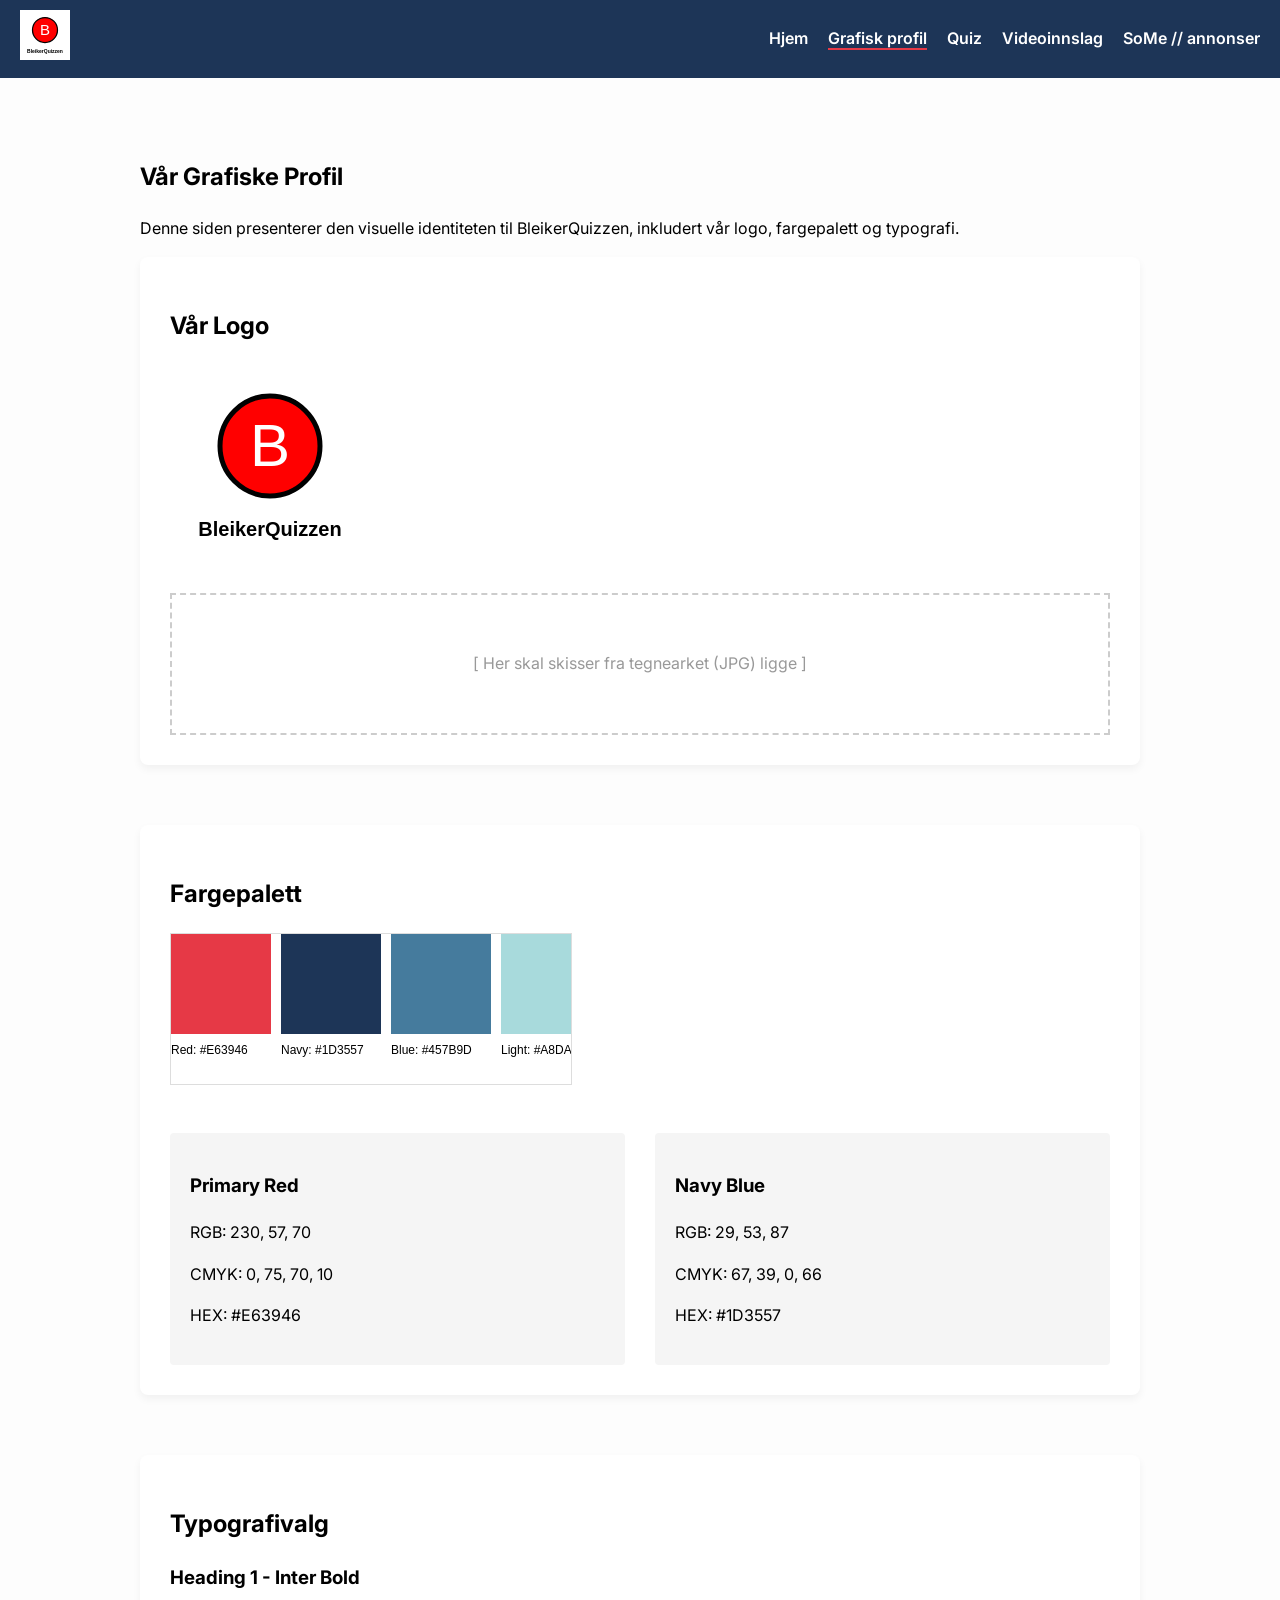
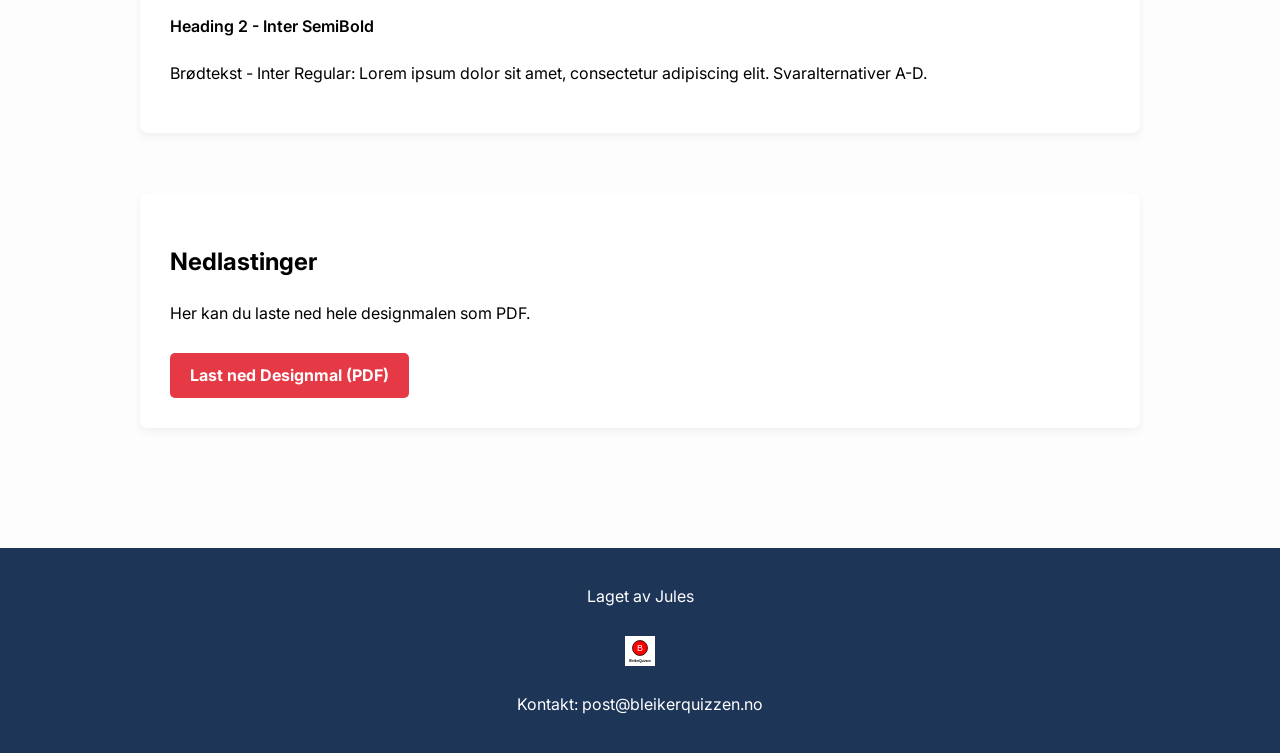
==== grafisk.html @ e411a5e5 "Implement BleikerQuizzen multi-page website with interactive quiz - Created index, grafisk, quiz, vi" ====
<!DOCTYPE html>
<html lang="no">
<head>
    <meta charset="UTF-8">
    <meta name="viewport" content="width=device-width, initial-scale=1.0">
    <title>Grafisk Profil - BleikerQuizzen</title>
    <link rel="stylesheet" href="css/style.css">
    <!-- Google Fonts: Inter -->
    <link rel="preconnect" href="https://fonts.googleapis.com">
    <link rel="preconnect" href="https://fonts.gstatic.com" crossorigin>
    <link href="https://fonts.googleapis.com/css2?family=Inter:wght@400;600;700&display=swap" rel="stylesheet">
</head>
<body>
    <header>
        <nav class="navbar">
            <div class="nav-logo">
                <a href="index.html">
                    <img src="logo.svg" alt="BleikerQuizzen Logo" height="50">
                </a>
            </div>
            <ul class="nav-links">
                <li><a href="index.html">Hjem</a></li>
                <li><a href="grafisk.html" class="active">Grafisk profil</a></li>
                <li><a href="quiz.html">Quiz</a></li>
                <li><a href="video.html">Videoinnslag</a></li>
                <li><a href="some.html">SoMe // annonser</a></li>
            </ul>
        </nav>
    </header>

    <main class="page-content">
        <section class="container">
            <h1>Vår Grafiske Profil</h1>
            <p class="intro">Denne siden presenterer den visuelle identiteten til BleikerQuizzen, inkludert vår logo, fargepalett og typografi.</p>

            <div class="profile-section">
                <h2>Vår Logo</h2>
                <div class="logo-display">
                    <img src="logo.svg" alt="Ferdig Logo" class="profile-img main-logo">
                    <div class="sketches-placeholder">
                        <p>[ Her skal skisser fra tegnearket (JPG) ligge ]</p>
                    </div>
                </div>
            </div>

            <div class="profile-section">
                <h2>Fargepalett</h2>
                <img src="fargepalett.svg" alt="Fargepalett" class="profile-img">
                <div class="color-details">
                    <div class="color-box">
                        <h3>Primary Red</h3>
                        <p>RGB: 230, 57, 70</p>
                        <p>CMYK: 0, 75, 70, 10</p>
                        <p>HEX: #E63946</p>
                    </div>
                    <div class="color-box">
                        <h3>Navy Blue</h3>
                        <p>RGB: 29, 53, 87</p>
                        <p>CMYK: 67, 39, 0, 66</p>
                        <p>HEX: #1D3557</p>
                    </div>
                </div>
            </div>

            <div class="profile-section">
                <h2>Typografivalg</h2>
                <div class="typography-display">
                    <h3 style="font-family: 'Inter', sans-serif; font-weight: 700;">Heading 1 - Inter Bold</h3>
                    <h4 style="font-family: 'Inter', sans-serif; font-weight: 600;">Heading 2 - Inter SemiBold</h4>
                    <p style="font-family: 'Inter', sans-serif; font-weight: 400;">Brødtekst - Inter Regular: Lorem ipsum dolor sit amet, consectetur adipiscing elit. Svaralternativer A-D.</p>
                </div>
            </div>

            <div class="profile-section download-section">
                <h2>Nedlastinger</h2>
                <p>Her kan du laste ned hele designmalen som PDF.</p>
                <a href="designmal.pdf" download class="btn">Last ned Designmal (PDF)</a>
            </div>
        </section>
    </main>

    <footer>
        <div class="footer-content">
            <p>Laget av Jules</p>
            <img src="logo.svg" alt="BleikerQuizzen Logo" height="30">
            <p>Kontakt: post@bleikerquizzen.no</p>
        </div>
    </footer>
</body>
</html>
---- css/style.css ----
:root {
    --primary-color: #E63946;
    --navy-color: #1D3557;
    --blue-color: #457B9D;
    --light-color: #A8DADC;
    --white-color: #FFFFFF;
    --black-color: #000000;
}

body {
    font-family: 'Inter', sans-serif;
    margin: 0;
    padding: 0;
    line-height: 1.6;
}

.navbar {
    display: flex;
    justify-content: space-between;
    align-items: center;
    background-color: var(--navy-color);
    padding: 10px 20px;
    color: var(--white-color);
}

.nav-links {
    list-style: none;
    display: flex;
    gap: 20px;
}

.nav-links li a {
    color: var(--white-color);
    text-decoration: none;
    font-weight: 600;
}

.nav-links li a:hover {
    color: var(--light-color);
}

.footer-content {
    background-color: var(--navy-color);
    color: var(--white-color);
    padding: 20px;
    text-align: center;
    display: flex;
    flex-direction: column;
    align-items: center;
    gap: 10px;
}

main {
    min-height: 80vh;
}

/* Common button styles */
.btn {
    display: inline-block;
    padding: 10px 20px;
    background-color: var(--primary-color);
    color: var(--white-color);
    text-decoration: none;
    border-radius: 5px;
    font-weight: 700;
    margin-top: 10px;
}

.btn:hover {
    background-color: var(--blue-color);
}

.hero {
    background-color: var(--light-color);
    padding: 100px 50px;
    text-align: center;
}

.hero h1 {
    font-size: 4rem;
    color: var(--primary-color);
    margin-bottom: 20px;
}

.hero h2 {
    font-size: 1.5rem;
    color: var(--navy-color);
    margin-bottom: 20px;
}

.home-section {
    padding: 60px 20px;
    text-align: center;
    border-bottom: 1px solid #ddd;
}

.home-section:nth-child(even) {
    background-color: #f9f9f9;
}

.content-wrapper {
    max-width: 800px;
    margin: 0 auto;
}

.btn.secondary {
    background-color: var(--navy-color);
}

.hero-btns {
    margin-top: 30px;
    display: flex;
    justify-content: center;
    gap: 20px;
}

.page-content {
    padding: 60px 20px;
    background-color: #fdfdfd;
}

.container {
    max-width: 1000px;
    margin: 0 auto;
}

.profile-section {
    margin-bottom: 60px;
    background-color: #fff;
    padding: 30px;
    border-radius: 8px;
    box-shadow: 0 4px 8px rgba(0, 0, 0, 0.05);
}

.logo-display, .color-details, .typography-display {
    margin-top: 20px;
}

.profile-img {
    max-width: 100%;
    height: auto;
    border: 1px solid #ddd;
    margin-bottom: 20px;
}

.main-logo {
    border: none;
    max-width: 200px;
}

.sketches-placeholder {
    border: 2px dashed #ccc;
    padding: 40px;
    color: #999;
    text-align: center;
}

.color-details {
    display: flex;
    gap: 30px;
    flex-wrap: wrap;
}

.color-box {
    flex: 1;
    min-width: 200px;
    padding: 20px;
    background-color: #f5f5f5;
    border-radius: 4px;
}

.active {
    border-bottom: 2px solid var(--primary-color);
}

/* Quiz styles */
.quiz-container {
    text-align: center;
}

#quiz-setup, #quiz-game, #quiz-results {
    background-color: #fff;
    padding: 30px;
    border-radius: 8px;
    box-shadow: 0 4px 8px rgba(0, 0, 0, 0.05);
}

.hidden {
    display: none;
}

#user-name {
    padding: 10px;
    font-size: 1rem;
    border: 1px solid #ddd;
    border-radius: 4px;
    margin-right: 10px;
}

.options-grid {
    display: grid;
    grid-template-columns: 1fr 1fr;
    gap: 15px;
    margin-top: 20px;
}

.option-btn {
    padding: 15px;
    font-size: 1rem;
    background-color: var(--navy-color);
    color: var(--white-color);
    border: none;
    border-radius: 4px;
    cursor: pointer;
    font-weight: 600;
}

.option-btn:hover:not(:disabled) {
    background-color: var(--blue-color);
}

.option-btn:disabled {
    cursor: default;
    opacity: 0.8;
}

.option-btn.correct {
    background-color: #2a9d8f;
}

.option-btn.wrong {
    background-color: var(--primary-color);
}

#feedback {
    margin-top: 20px;
    font-size: 1.2rem;
    font-weight: 700;
}

.correct-text { color: #2a9d8f; }
.wrong-text { color: var(--primary-color); }

.video-placeholder {
    background-color: #eee;
    padding: 20px;
    border: 2px solid #ccc;
    margin-bottom: 20px;
}

#score-display {
    text-align: right;
    font-weight: 700;
    color: var(--navy-color);
}

#highscore-list {
    text-align: left;
    margin: 20px auto;
    width: fit-content;
}

/* Video and SoMe Grid styles */
.video-grid, .ad-grid {
    display: grid;
    grid-template-columns: repeat(auto-fit, minmax(300px, 1fr));
    gap: 30px;
    margin-top: 30px;
}

.video-placeholder-container {
    background-color: #000;
    color: #fff;
    padding: 100px 20px;
    text-align: center;
    border-radius: 4px;
}

.ad-mockup {
    border: 1px solid #ccc;
    border-radius: 8px;
    padding: 20px;
    background-color: #fff;
    box-shadow: 0 4px 8px rgba(0,0,0,0.1);
}

.fb-mockup {
    max-width: 400px;
}

.ad-header {
    display: flex;
    align-items: center;
    gap: 10px;
    margin-bottom: 10px;
}

.ad-image-placeholder {
    background-color: #f0f0f0;
    padding: 50px;
    text-align: center;
    margin: 10px 0;
}

.ig-mockup {
    width: 300px;
    height: 533px;
    background-color: var(--primary-color);
    color: var(--white-color);
    display: flex;
    flex-direction: column;
    justify-content: space-around;
    align-items: center;
    text-align: center;
    margin: 0 auto;
}

.tiktok-mockup {
    width: 300px;
    height: 533px;
    background-image: linear-gradient(to bottom, #121212, #333);
    color: var(--white-color);
    position: relative;
    margin: 0 auto;
}

.tiktok-overlay {
    position: absolute;
    bottom: 20px;
    left: 10px;
    font-size: 0.9rem;
}

.swipe-indicator {
    font-size: 2rem;
    animation: bounce 1s infinite alternate;
}

@keyframes bounce {
    from { transform: translateY(0); }
    to { transform: translateY(-10px); }
}

/* Responsiveness */
@media screen and (max-width: 768px) {
    .navbar {
        flex-direction: column;
        gap: 10px;
    }
    .nav-links {
        padding: 0;
        gap: 10px;
        flex-wrap: wrap;
        justify-content: center;
    }
    .hero h1 {
        font-size: 2.5rem;
    }
    .hero-btns {
        flex-direction: column;
    }
    .options-grid {
        grid-template-columns: 1fr;
    }
}
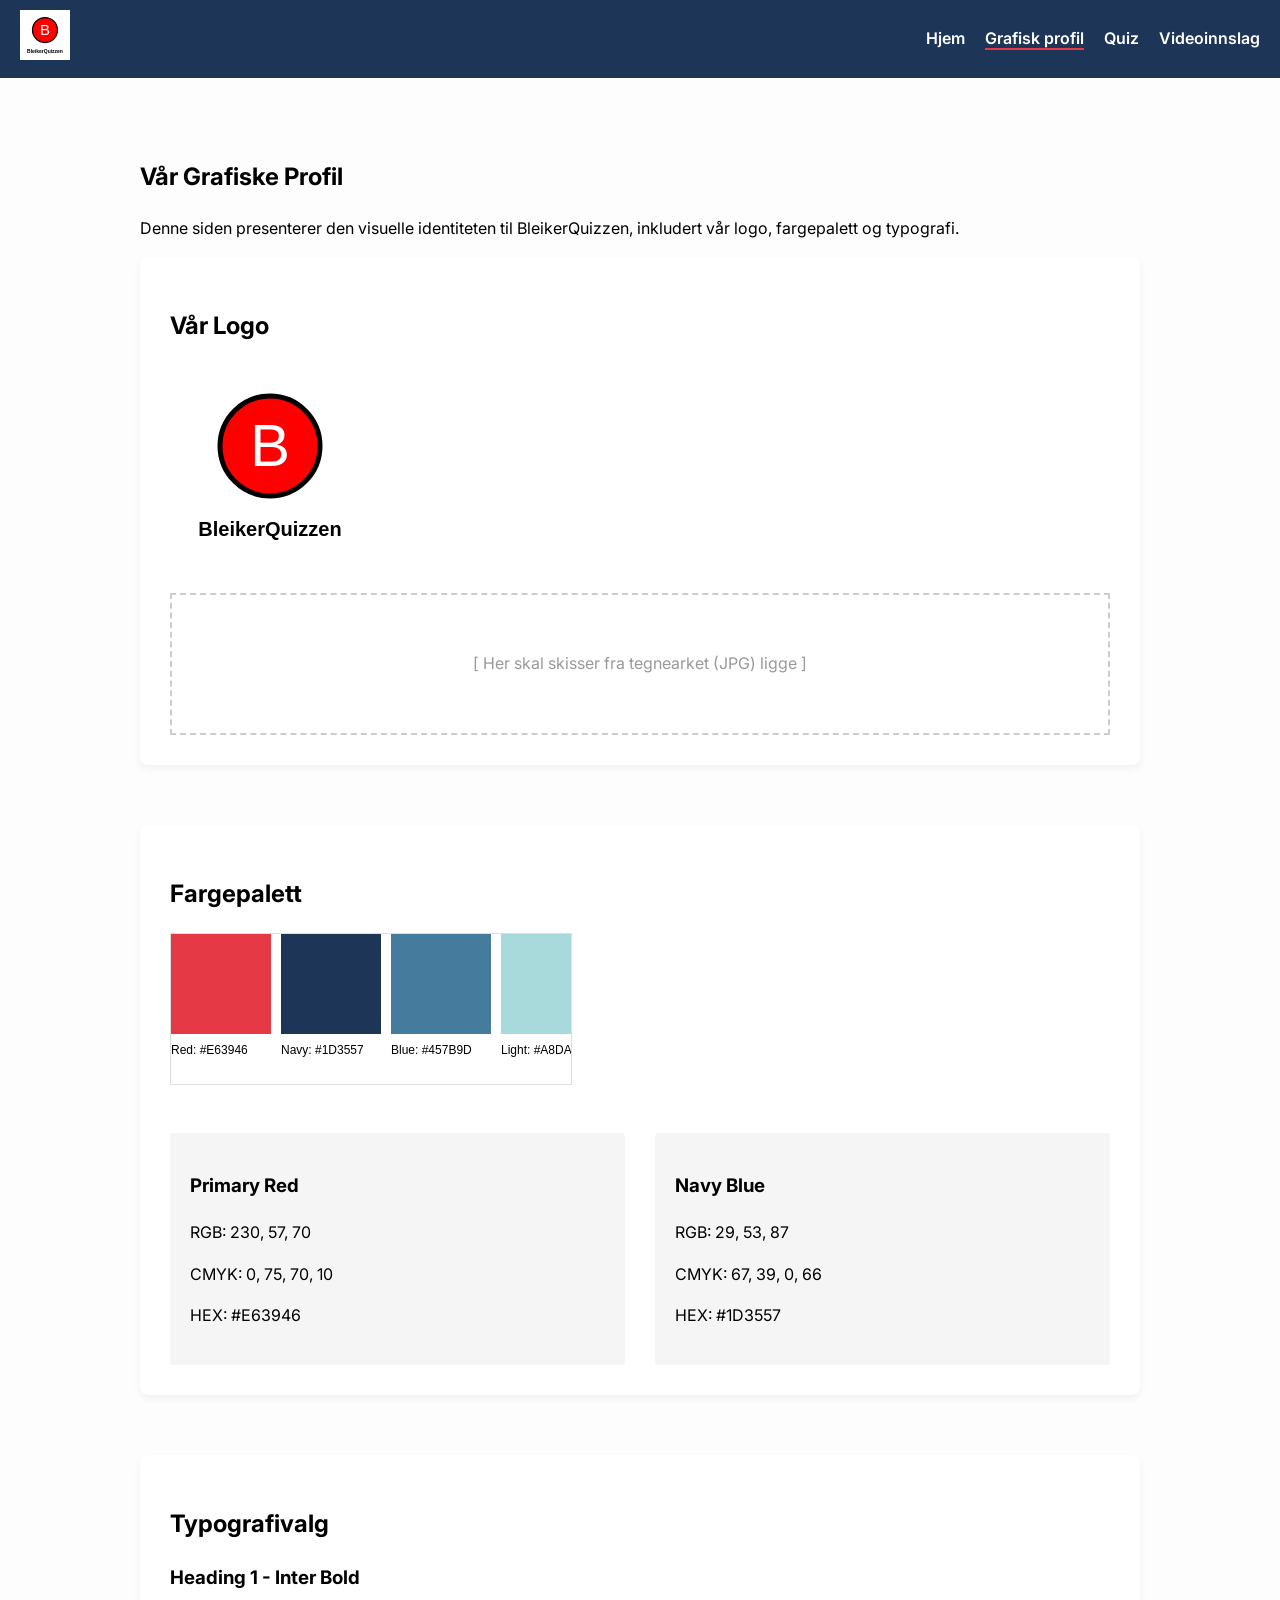
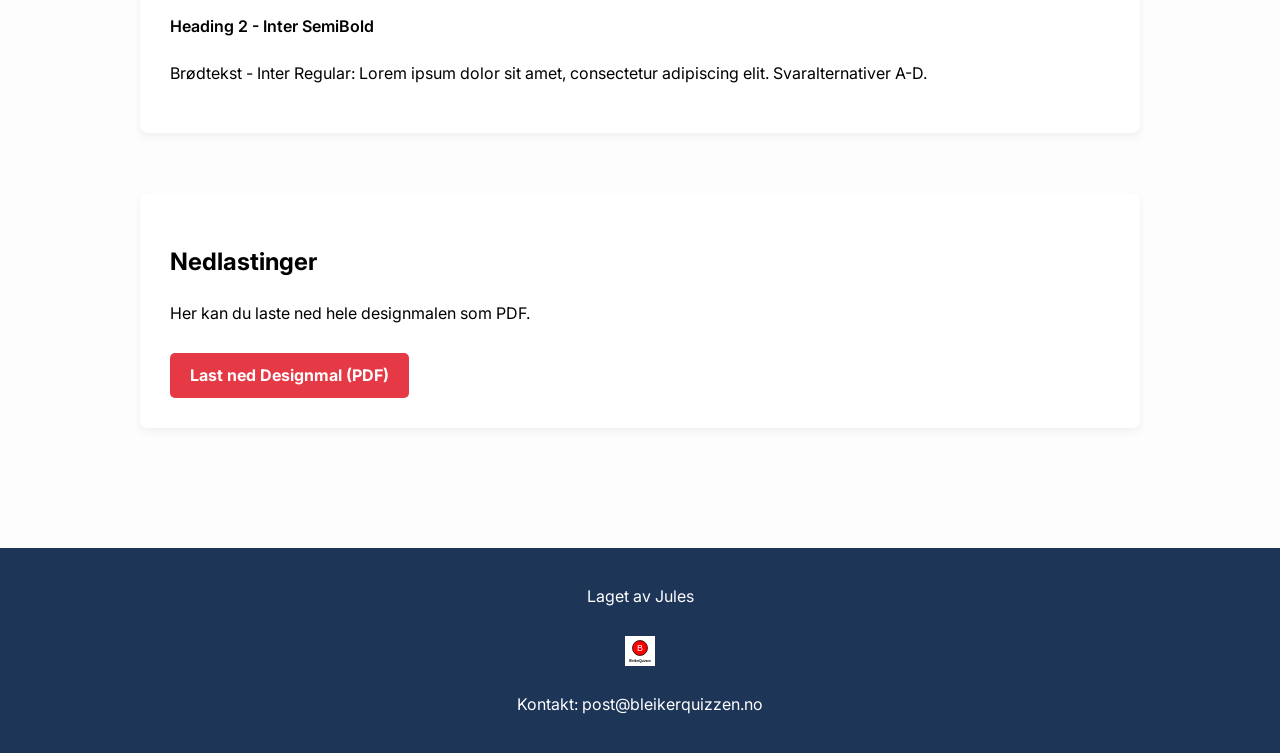
==== commit 9240a0f6: "Final update: Removed 'SoMe // annonser' and fixed security issues - Deleted `some.html` and removed" ====
--- a/grafisk.html
+++ b/grafisk.html
@@ -23,7 +23,7 @@
                 <li><a href="grafisk.html" class="active">Grafisk profil</a></li>
                 <li><a href="quiz.html">Quiz</a></li>
                 <li><a href="video.html">Videoinnslag</a></li>
-                <li><a href="some.html">SoMe // annonser</a></li>
+
             </ul>
         </nav>
     </header>
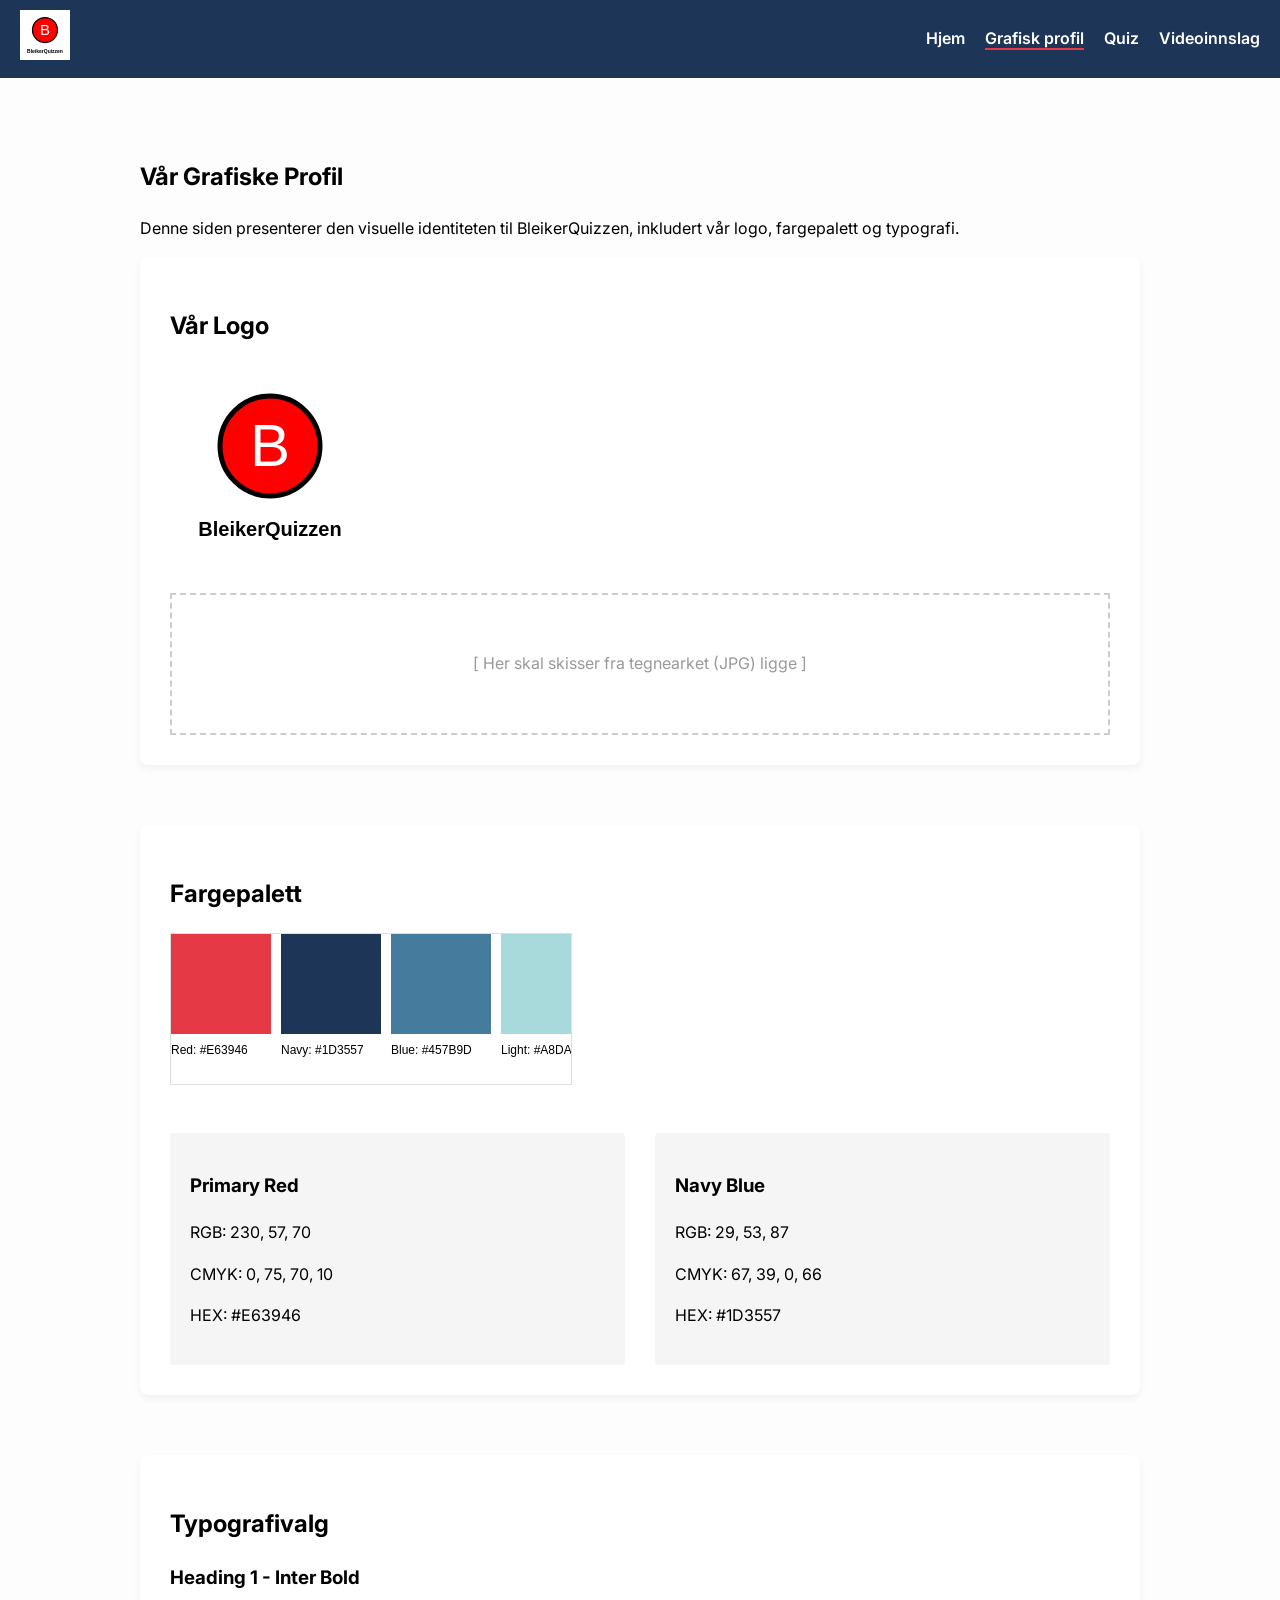
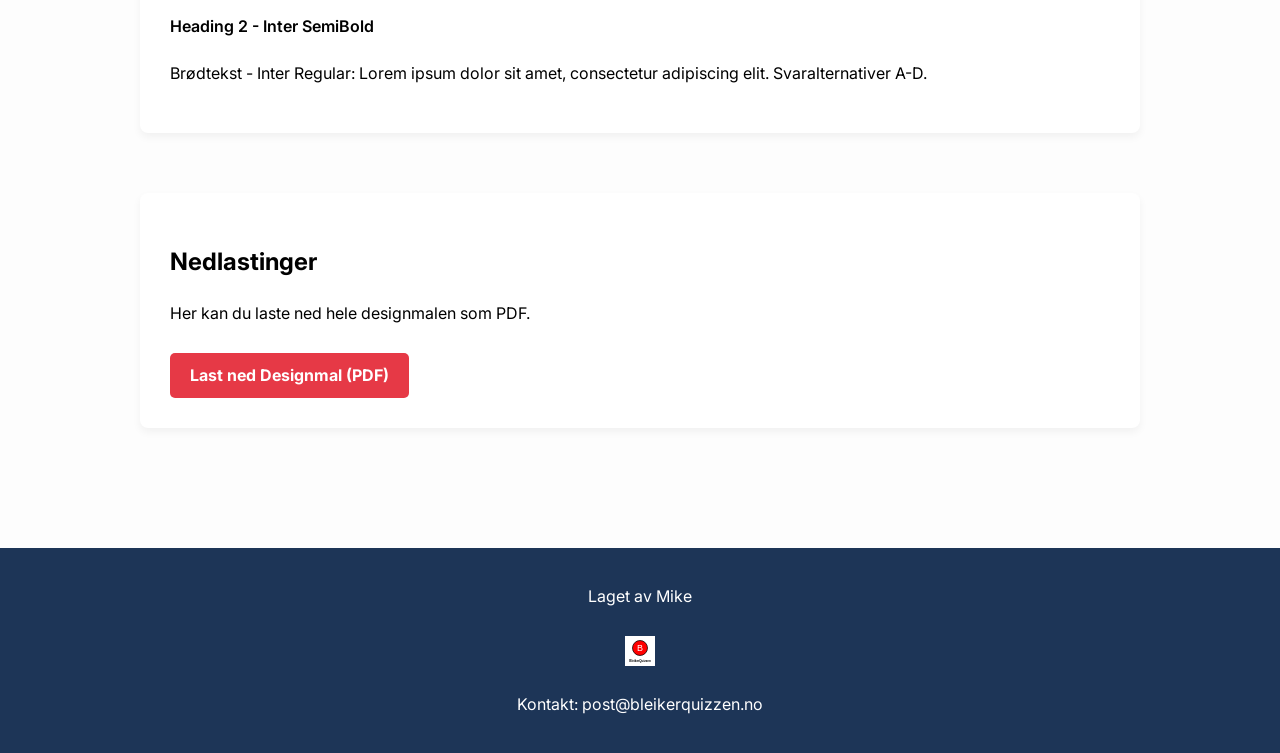
==== commit 868cf054: "Update JavaScript-focused project for Mike - Functional quiz with 10 questions. - Top-5 highscore li" ====
--- a/grafisk.html
+++ b/grafisk.html
@@ -81,7 +81,7 @@
 
     <footer>
         <div class="footer-content">
-            <p>Laget av Jules</p>
+            <p>Laget av Mike</p>
             <img src="logo.svg" alt="BleikerQuizzen Logo" height="30">
             <p>Kontakt: post@bleikerquizzen.no</p>
         </div>
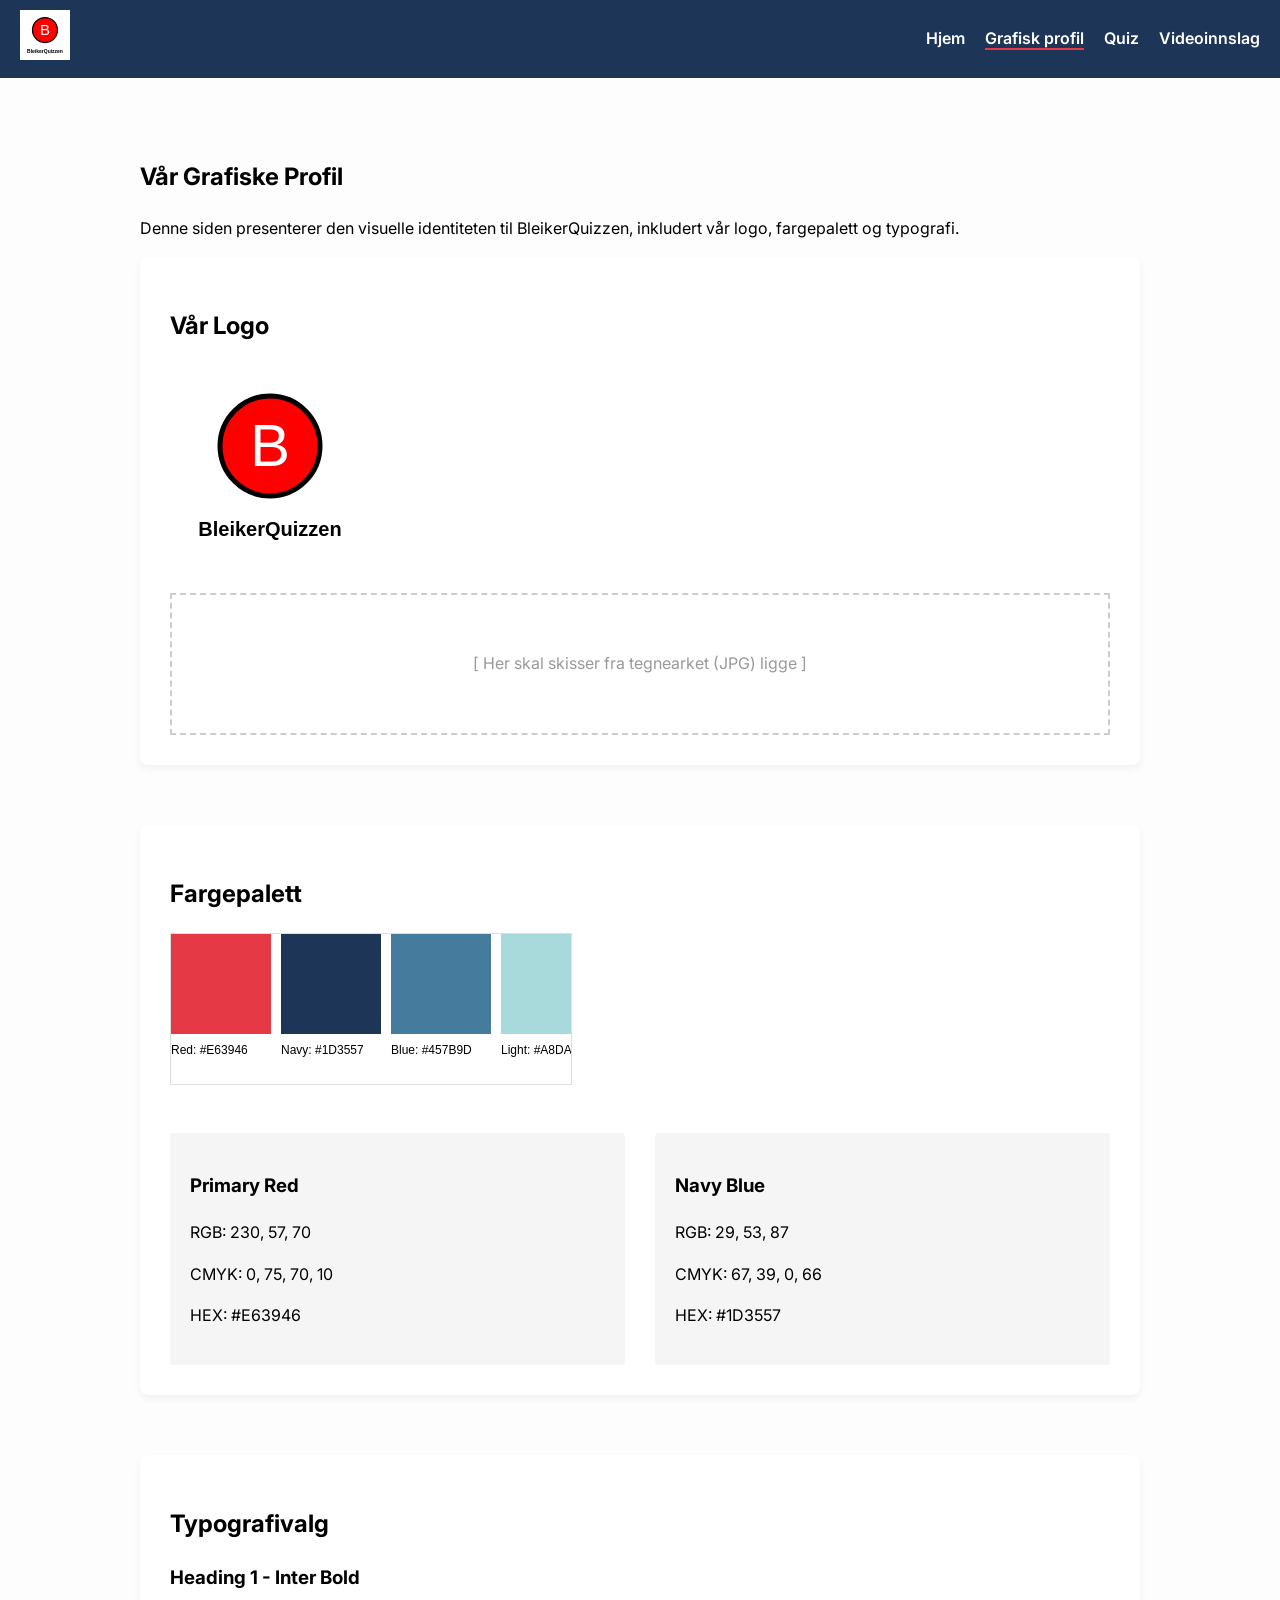
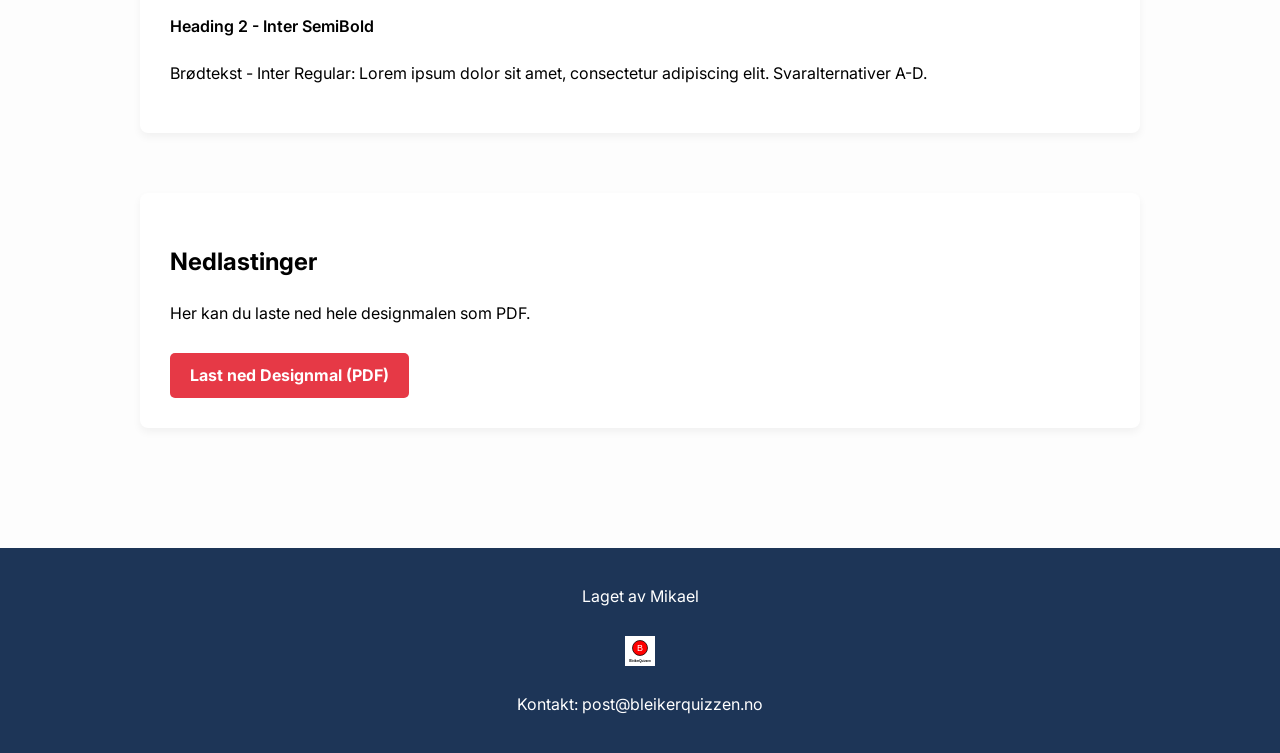
==== commit 7f7cb5c9: "Final JavaScript updates for Mikael - 10-question quiz logic - Highscore list (localStorage) - XSS a" ====
--- a/grafisk.html
+++ b/grafisk.html
@@ -81,7 +81,7 @@
 
     <footer>
         <div class="footer-content">
-            <p>Laget av Mike</p>
+            <p>Laget av Mikael</p>
             <img src="logo.svg" alt="BleikerQuizzen Logo" height="30">
             <p>Kontakt: post@bleikerquizzen.no</p>
         </div>
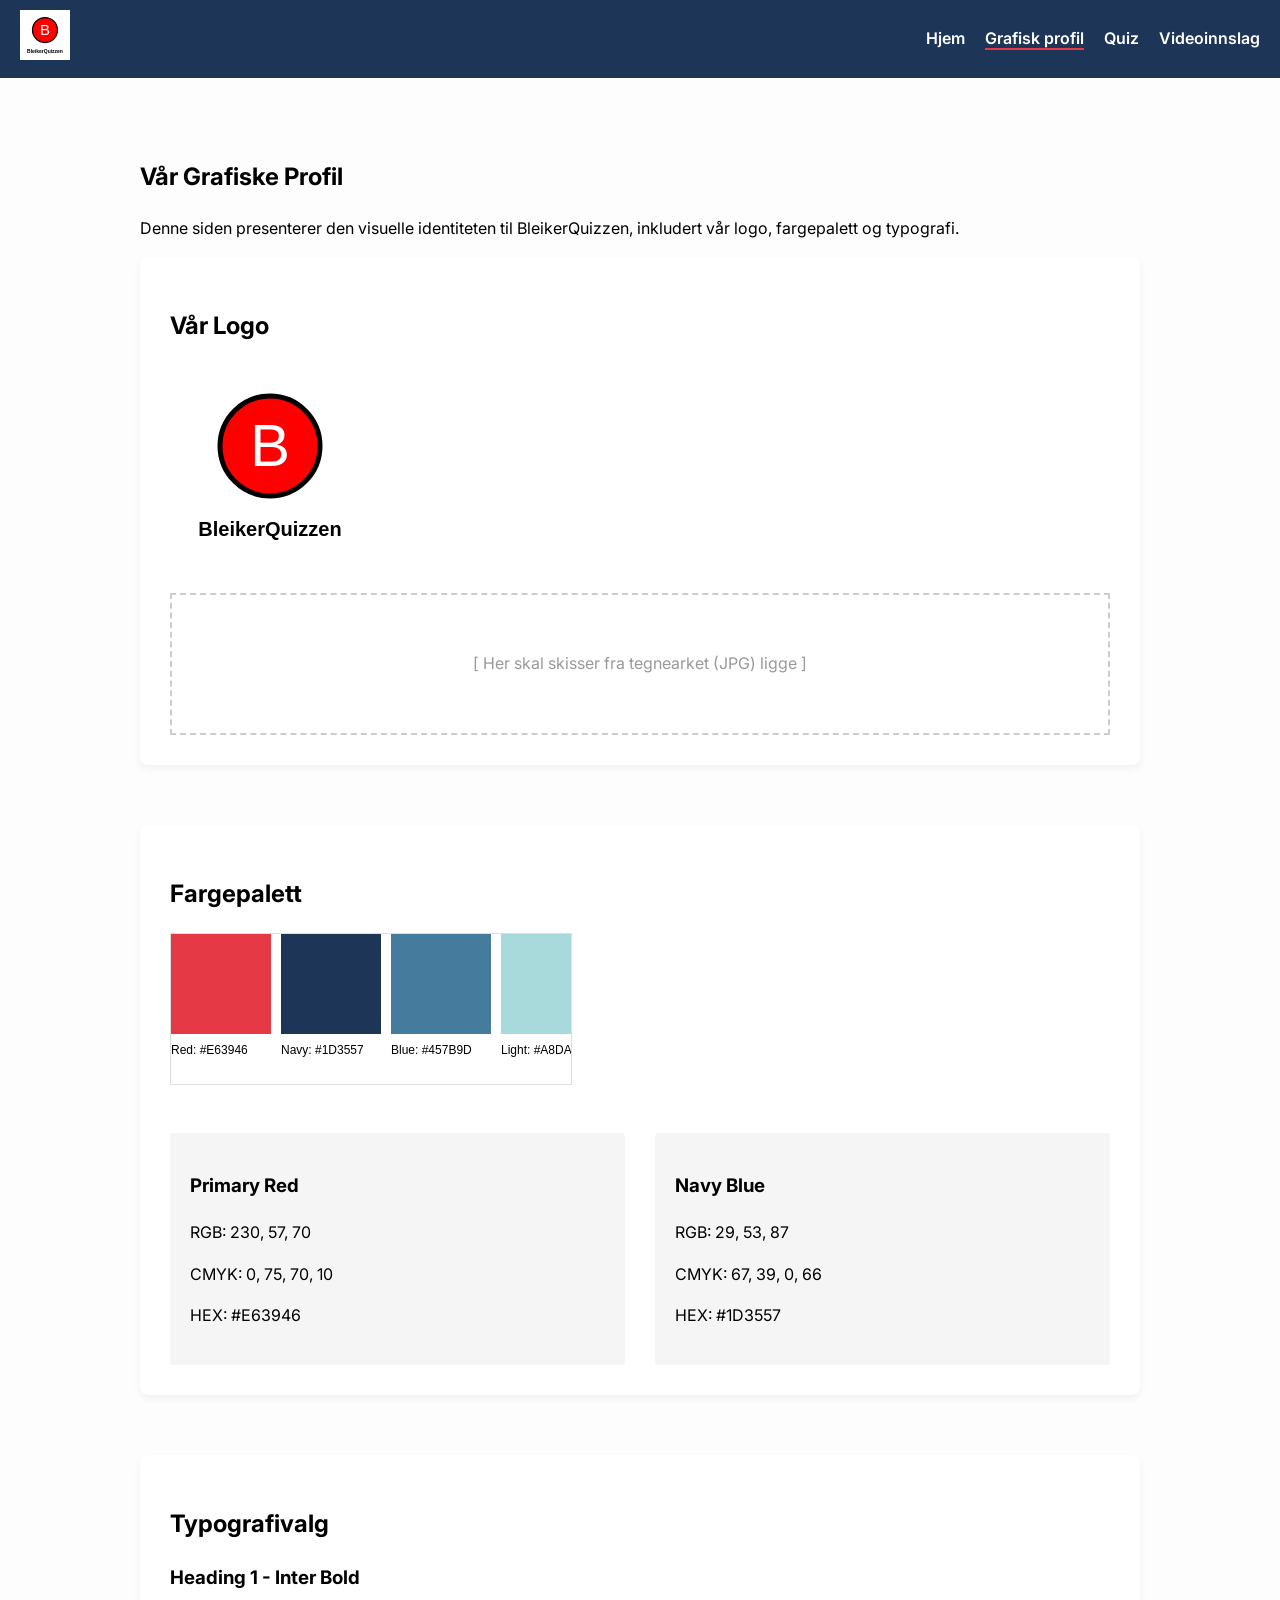
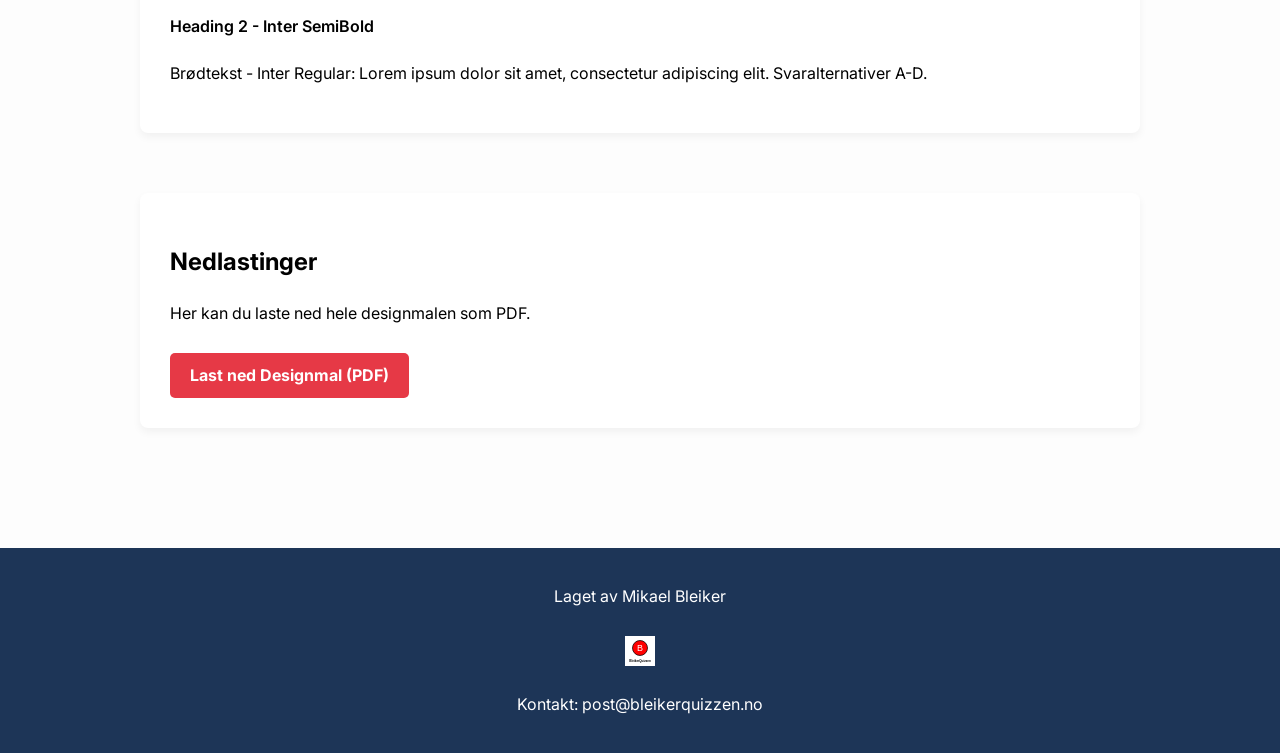
==== commit 0b2f18ec: "Final attribution: Mikael Bleiker - Updated footer on all pages to "Laget av Mikael Bleiker". - Reso" ====
--- a/grafisk.html
+++ b/grafisk.html
@@ -81,7 +81,7 @@
 
     <footer>
         <div class="footer-content">
-            <p>Laget av Mikael</p>
+            <p>Laget av Mikael Bleiker</p>
             <img src="logo.svg" alt="BleikerQuizzen Logo" height="30">
             <p>Kontakt: post@bleikerquizzen.no</p>
         </div>
